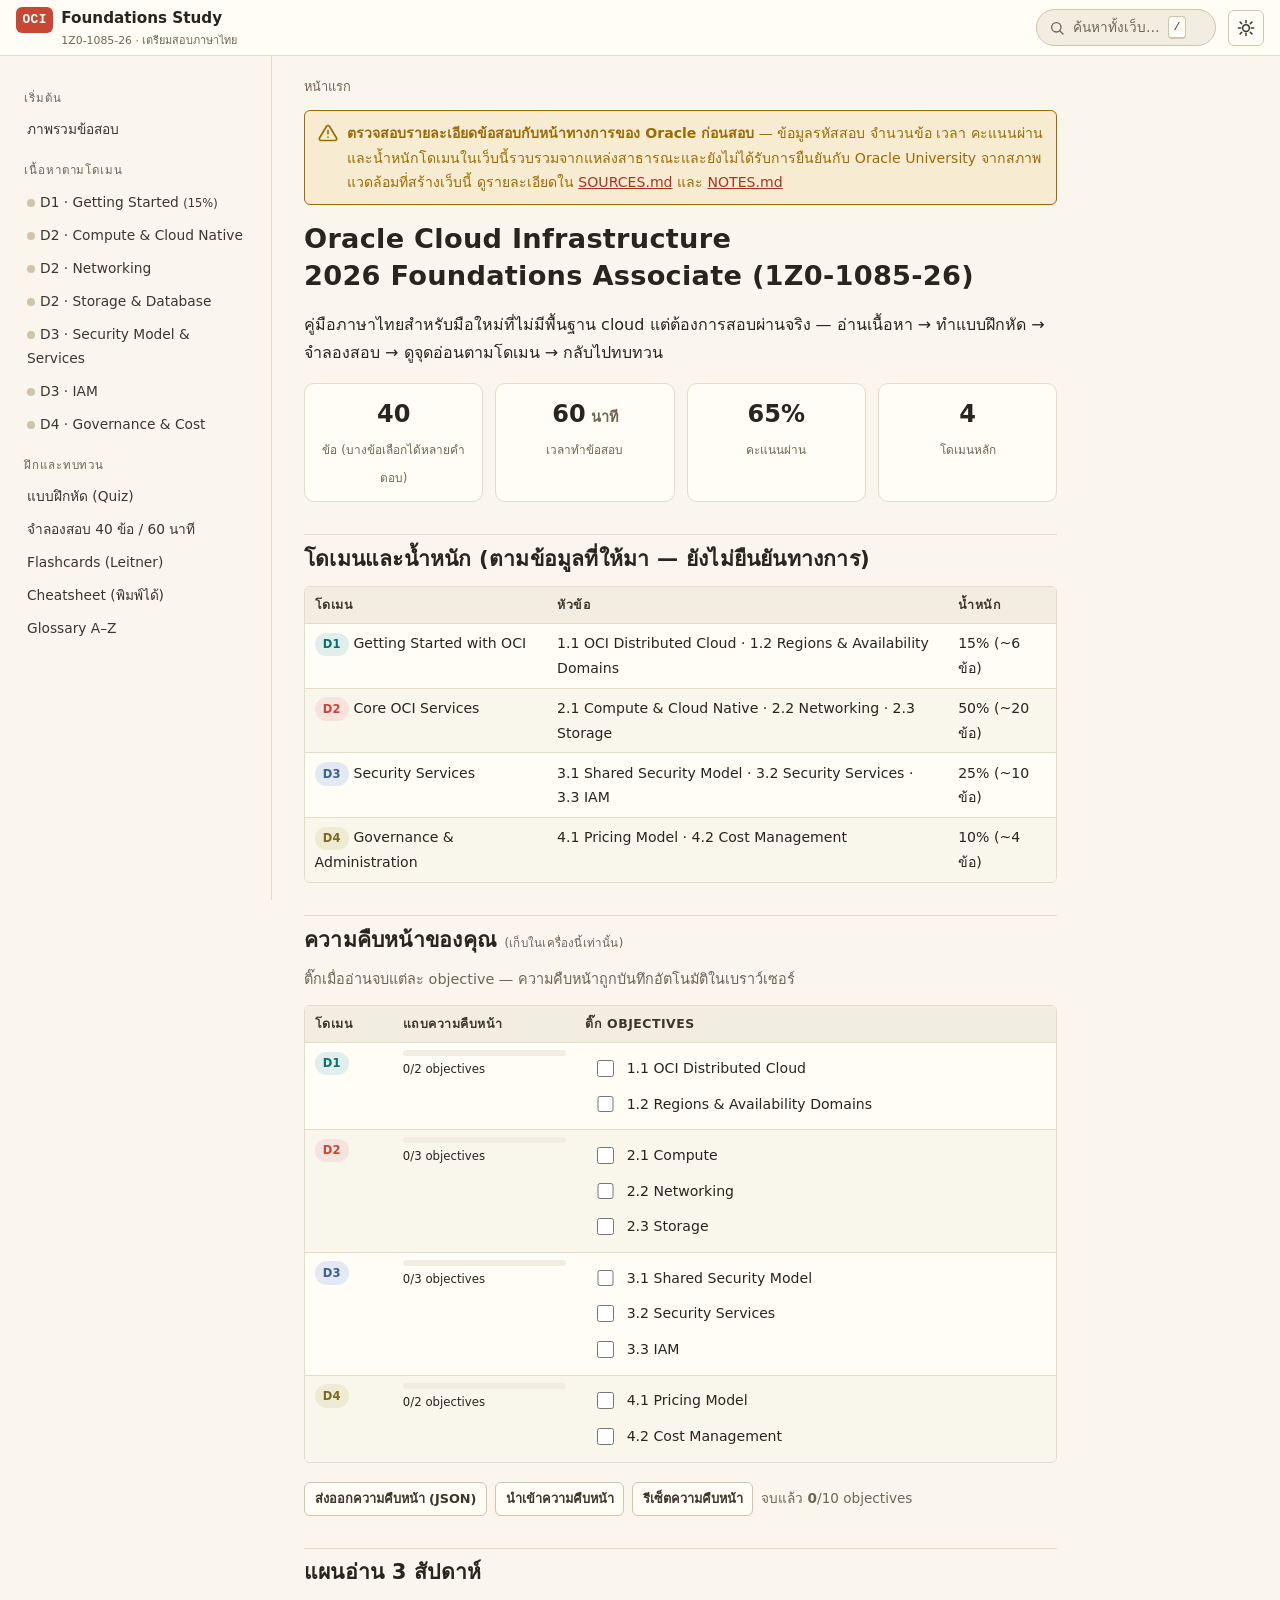
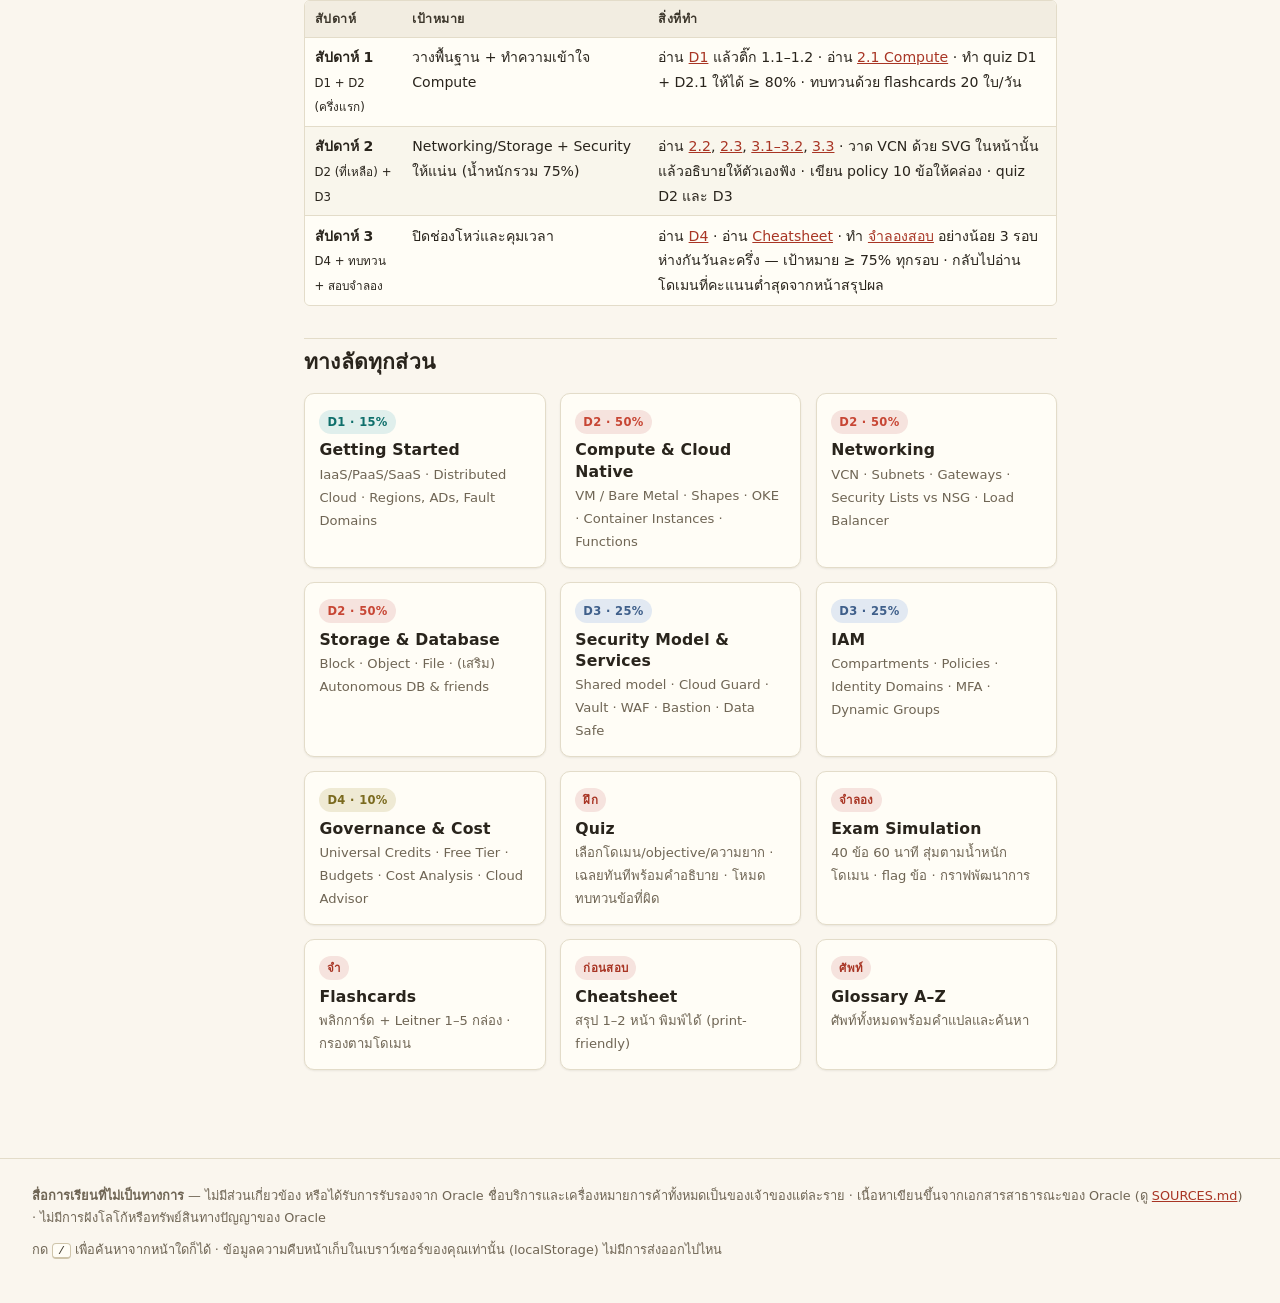
==== index.html @ 4f2883f3 "feat: foundation — design system, shared layout, index with progress tracking" ====
<!doctype html>
<html lang="th">
<head>
<meta charset="utf-8">
<meta name="viewport" content="width=device-width, initial-scale=1">
<title>OCI Foundations Study — 1Z0-1085-26 (1Z0-1085) | เตรียมสอบภาษาไทย</title>
<meta name="description" content="คู่มือเตรียมสอบ Oracle Cloud Infrastructure 2026 Foundations Associate (1Z0-1085-26) ภาษาไทย ครบวงจร: อ่านเนื้อหา ทำแบบฝึกหัด จำลองสอบ ดูจุดอ่อนตามโดเมน">
<link rel="stylesheet" href="assets/css/style.css">
</head>
<body>
<header class="topbar">
  <button class="icon-btn menu-btn" data-drawer-toggle aria-label="เปิด/ปิดสารบัญ">
    <svg width="18" height="18" viewBox="0 0 24 24" fill="none" stroke="currentColor" stroke-width="2" stroke-linecap="round" aria-hidden="true"><line x1="4" y1="7" x2="20" y2="7"/><line x1="4" y1="12" x2="20" y2="12"/><line x1="4" y1="17" x2="20" y2="17"/></svg>
  </button>
  <a class="brand" href="index.html"><span class="brand-mark">OCI</span><span class="brand-name">Foundations Study<small>1Z0-1085-26 · เตรียมสอบภาษาไทย</small></span></a>
  <button class="search-btn" data-search-open aria-label="เปิดค้นหา">
    <svg width="16" height="16" viewBox="0 0 24 24" fill="none" stroke="currentColor" stroke-width="2" stroke-linecap="round" aria-hidden="true"><circle cx="11" cy="11" r="7"/><line x1="21" y1="21" x2="16.5" y2="16.5"/></svg>
    <span class="search-label">ค้นหาทั้งเว็บ…</span><kbd>/</kbd>
  </button>
  <button class="icon-btn" data-theme-toggle aria-label="สลับโหมดสว่าง/มืด/ตามระบบ">
    <svg width="18" height="18" viewBox="0 0 24 24" fill="none" stroke="currentColor" stroke-width="2" stroke-linecap="round" stroke-linejoin="round" aria-hidden="true"><circle cx="12" cy="12" r="4.5"/><path d="M12 2v3M12 19v3M2 12h3M19 12h3M4.2 4.2l2.1 2.1M17.7 17.7l2.1 2.1M4.2 19.8l2.1-2.1M17.7 6.3l2.1-2.1"/></svg>
  </button>
</header>
<div class="drawer-backdrop" aria-hidden="true"></div>

<div class="layout">
<aside class="sidebar" aria-label="สารบัญเว็บไซต์">
  <nav>
    <div class="toc-title">เริ่มต้น</div>
    <ol>
      <li><a href="index.html" aria-current="page">ภาพรวมข้อสอบ</a></li>
    </ol>
    <div class="toc-title">เนื้อหาตามโดเมน</div>
    <ol>
      <li><a href="d1-getting-started.html" data-objective-link="1.1"><span class="obj-dot"></span>D1 · Getting Started <small>(15%)</small></a></li>
      <li><a href="d2a-compute-cloud-native.html" data-objective-link="2.1"><span class="obj-dot"></span>D2 · Compute &amp; Cloud Native</a></li>
      <li><a href="d2b-networking.html" data-objective-link="2.2"><span class="obj-dot"></span>D2 · Networking</a></li>
      <li><a href="d2c-storage-database.html" data-objective-link="2.3"><span class="obj-dot"></span>D2 · Storage &amp; Database</a></li>
      <li><a href="d3a-shared-security-services.html" data-objective-link="3.2"><span class="obj-dot"></span>D3 · Security Model &amp; Services</a></li>
      <li><a href="d3b-iam.html" data-objective-link="3.3"><span class="obj-dot"></span>D3 · IAM</a></li>
      <li><a href="d4-governance-cost.html" data-objective-link="4.1"><span class="obj-dot"></span>D4 · Governance &amp; Cost</a></li>
    </ol>
    <div class="toc-title">ฝึกและทบทวน</div>
    <ol>
      <li><a href="quiz.html">แบบฝึกหัด (Quiz)</a></li>
      <li><a href="exam.html">จำลองสอบ 40 ข้อ / 60 นาที</a></li>
      <li><a href="flashcards.html">Flashcards (Leitner)</a></li>
      <li><a href="cheatsheet.html">Cheatsheet (พิมพ์ได้)</a></li>
      <li><a href="glossary.html">Glossary A–Z</a></li>
    </ol>
  </nav>
</aside>

<main class="content">
  <article class="article">
    <nav class="breadcrumb" aria-label="breadcrumb">หน้าแรก</nav>

    <div class="banner-warn" role="alert">
      <svg width="20" height="20" viewBox="0 0 24 24" fill="none" stroke="currentColor" stroke-width="2" stroke-linecap="round" aria-hidden="true" style="flex:0 0 auto;margin-top:.1rem"><path d="M10.3 3.9 1.8 18a2 2 0 0 0 1.7 3h17a2 2 0 0 0 1.7-3L13.7 3.9a2 2 0 0 0-3.4 0z"/><line x1="12" y1="9" x2="12" y2="13"/><line x1="12" y1="17" x2="12.01" y2="17"/></svg>
      <span><strong>ตรวจสอบรายละเอียดข้อสอบกับหน้าทางการของ Oracle ก่อนสอบ</strong> — ข้อมูลรหัสสอบ จำนวนข้อ เวลา คะแนนผ่าน และน้ำหนักโดเมนในเว็บนี้รวบรวมจากแหล่งสาธารณะและยังไม่ได้รับการยืนยันกับ Oracle University จากสภาพแวดล้อมที่สร้างเว็บนี้ ดูรายละเอียดใน <a href="SOURCES.md">SOURCES.md</a> และ <a href="NOTES.md">NOTES.md</a></span>
    </div>

    <h1>Oracle Cloud Infrastructure <br>2026 Foundations Associate (1Z0-1085-26)</h1>
    <p>คู่มือภาษาไทยสำหรับมือใหม่ที่ไม่มีพื้นฐาน cloud แต่ต้องการสอบผ่านจริง — อ่านเนื้อหา → ทำแบบฝึกหัด → จำลองสอบ → ดูจุดอ่อนตามโดเมน → กลับไปทบทวน</p>

    <div class="stat-row" aria-label="ข้อมูลข้อสอบ">
      <div class="stat"><b>40</b><span>ข้อ (บางข้อเลือกได้หลายคำตอบ)</span></div>
      <div class="stat"><b>60<span style="font-size:.6em"> นาที</span></b><span>เวลาทำข้อสอบ</span></div>
      <div class="stat"><b>65%</b><span>คะแนนผ่าน</span></div>
      <div class="stat"><b>4</b><span>โดเมนหลัก</span></div>
    </div>

    <h2 id="domains">โดเมนและน้ำหนัก (ตามข้อมูลที่ให้มา — ยังไม่ยืนยันทางการ)</h2>
    <div class="table-wrap">
      <table>
        <thead><tr><th>โดเมน</th><th>หัวข้อ</th><th>น้ำหนัก</th></tr></thead>
        <tbody>
          <tr><td><span class="badge badge-d1">D1</span> Getting Started with OCI</td><td>1.1 OCI Distributed Cloud · 1.2 Regions &amp; Availability Domains</td><td>15% (~6 ข้อ)</td></tr>
          <tr><td><span class="badge badge-d2">D2</span> Core OCI Services</td><td>2.1 Compute &amp; Cloud Native · 2.2 Networking · 2.3 Storage</td><td>50% (~20 ข้อ)</td></tr>
          <tr><td><span class="badge badge-d3">D3</span> Security Services</td><td>3.1 Shared Security Model · 3.2 Security Services · 3.3 IAM</td><td>25% (~10 ข้อ)</td></tr>
          <tr><td><span class="badge badge-d4">D4</span> Governance &amp; Administration</td><td>4.1 Pricing Model · 4.2 Cost Management</td><td>10% (~4 ข้อ)</td></tr>
        </tbody>
      </table>
    </div>

    <h2 id="progress">ความคืบหน้าของคุณ <span style="font-size:.55em;color:var(--muted);font-weight:400">(เก็บในเครื่องนี้เท่านั้น)</span></h2>
    <p style="margin:.2rem 0 .6rem;font-size:.9rem;color:var(--muted)">ติ๊กเมื่ออ่านจบแต่ละ objective — ความคืบหน้าถูกบันทึกอัตโนมัติในเบราว์เซอร์</p>

    <div class="table-wrap" aria-label="ความคืบหน้าตามโดเมน">
      <table>
        <thead><tr><th>โดเมน</th><th>แถบความคืบหน้า</th><th>ติ๊ก objectives</th></tr></thead>
        <tbody>
          <tr data-progress-block>
            <td><span class="badge badge-d1">D1</span></td>
            <td><div class="domain-strip strip-d1" aria-hidden="true"><span data-progress-for="1" data-total="2"></span></div><small data-progress-label>0/2 objectives</small></td>
            <td>
              <label class="objective-check"><input type="checkbox" data-objective-id="1.1"> 1.1 OCI Distributed Cloud</label>
              <label class="objective-check"><input type="checkbox" data-objective-id="1.2"> 1.2 Regions &amp; Availability Domains</label>
            </td>
          </tr>
          <tr data-progress-block>
            <td><span class="badge badge-d2">D2</span></td>
            <td><div class="domain-strip strip-d2" aria-hidden="true"><span data-progress-for="2" data-total="3"></span></div><small data-progress-label>0/3 objectives</small></td>
            <td>
              <label class="objective-check"><input type="checkbox" data-objective-id="2.1"> 2.1 Compute</label>
              <label class="objective-check"><input type="checkbox" data-objective-id="2.2"> 2.2 Networking</label>
              <label class="objective-check"><input type="checkbox" data-objective-id="2.3"> 2.3 Storage</label>
            </td>
          </tr>
          <tr data-progress-block>
            <td><span class="badge badge-d3">D3</span></td>
            <td><div class="domain-strip strip-d3" aria-hidden="true"><span data-progress-for="3" data-total="3"></span></div><small data-progress-label>0/3 objectives</small></td>
            <td>
              <label class="objective-check"><input type="checkbox" data-objective-id="3.1"> 3.1 Shared Security Model</label>
              <label class="objective-check"><input type="checkbox" data-objective-id="3.2"> 3.2 Security Services</label>
              <label class="objective-check"><input type="checkbox" data-objective-id="3.3"> 3.3 IAM</label>
            </td>
          </tr>
          <tr data-progress-block>
            <td><span class="badge badge-d4">D4</span></td>
            <td><div class="domain-strip strip-d4" aria-hidden="true"><span data-progress-for="4" data-total="2"></span></div><small data-progress-label>0/2 objectives</small></td>
            <td>
              <label class="objective-check"><input type="checkbox" data-objective-id="4.1"> 4.1 Pricing Model</label>
              <label class="objective-check"><input type="checkbox" data-objective-id="4.2"> 4.2 Cost Management</label>
            </td>
          </tr>
        </tbody>
      </table>
    </div>

    <div class="no-print" style="display:flex;gap:.5rem;flex-wrap:wrap;margin:.5rem 0 1.5rem">
      <button class="btn btn-sm" id="export-progress" type="button">ส่งออกความคืบหน้า (JSON)</button>
      <button class="btn btn-sm" id="import-progress-trigger" type="button">นำเข้าความคืบหน้า</button>
      <input type="file" id="import-progress-file" accept="application/json,.json" hidden>
      <button class="btn btn-sm" id="reset-progress" type="button">รีเซ็ตความคืบหน้า</button>
      <span style="align-self:center;font-size:.85rem;color:var(--muted)">จบแล้ว <b data-progress-total>0</b>/10 objectives</span>
    </div>

    <h2 id="study-plan">แผนอ่าน 3 สัปดาห์</h2>
    <div class="table-wrap">
      <table>
        <thead><tr><th>สัปดาห์</th><th>เป้าหมาย</th><th>สิ่งที่ทำ</th></tr></thead>
        <tbody>
          <tr>
            <td><b>สัปดาห์ 1</b><br><small>D1 + D2 (ครึ่งแรก)</small></td>
            <td>วางพื้นฐาน + ทำความเข้าใจ Compute</td>
            <td>อ่าน <a href="d1-getting-started.html">D1</a> แล้วติ๊ก 1.1–1.2 · อ่าน <a href="d2a-compute-cloud-native.html">2.1 Compute</a> · ทำ quiz D1 + D2.1 ให้ได้ ≥ 80% · ทบทวนด้วย flashcards 20 ใบ/วัน</td>
          </tr>
          <tr>
            <td><b>สัปดาห์ 2</b><br><small>D2 (ที่เหลือ) + D3</small></td>
            <td>Networking/Storage + Security ให้แน่น (น้ำหนักรวม 75%)</td>
            <td>อ่าน <a href="d2b-networking.html">2.2</a>, <a href="d2c-storage-database.html">2.3</a>, <a href="d3a-shared-security-services.html">3.1–3.2</a>, <a href="d3b-iam.html">3.3</a> · วาด VCN ด้วย SVG ในหน้านั้นแล้วอธิบายให้ตัวเองฟัง · เขียน policy 10 ข้อให้คล่อง · quiz D2 และ D3</td>
          </tr>
          <tr>
            <td><b>สัปดาห์ 3</b><br><small>D4 + ทบทวน + สอบจำลอง</small></td>
            <td>ปิดช่องโหว่และคุมเวลา</td>
            <td>อ่าน <a href="d4-governance-cost.html">D4</a> · อ่าน <a href="cheatsheet.html">Cheatsheet</a> · ทำ <a href="exam.html">จำลองสอบ</a> อย่างน้อย 3 รอบ ห่างกันวันละครึ่ง — เป้าหมาย ≥ 75% ทุกรอบ · กลับไปอ่านโดเมนที่คะแนนต่ำสุดจากหน้าสรุปผล</td>
          </tr>
        </tbody>
      </table>
    </div>

    <h2 id="shortcuts">ทางลัดทุกส่วน</h2>
    <div class="card-grid">
      <a class="card" href="d1-getting-started.html"><span class="badge badge-d1">D1 · 15%</span><h3>Getting Started</h3><p>IaaS/PaaS/SaaS · Distributed Cloud · Regions, ADs, Fault Domains</p></a>
      <a class="card" href="d2a-compute-cloud-native.html"><span class="badge badge-d2">D2 · 50%</span><h3>Compute &amp; Cloud Native</h3><p>VM / Bare Metal · Shapes · OKE · Container Instances · Functions</p></a>
      <a class="card" href="d2b-networking.html"><span class="badge badge-d2">D2 · 50%</span><h3>Networking</h3><p>VCN · Subnets · Gateways · Security Lists vs NSG · Load Balancer</p></a>
      <a class="card" href="d2c-storage-database.html"><span class="badge badge-d2">D2 · 50%</span><h3>Storage &amp; Database</h3><p>Block · Object · File · (เสริม) Autonomous DB &amp; friends</p></a>
      <a class="card" href="d3a-shared-security-services.html"><span class="badge badge-d3">D3 · 25%</span><h3>Security Model &amp; Services</h3><p>Shared model · Cloud Guard · Vault · WAF · Bastion · Data Safe</p></a>
      <a class="card" href="d3b-iam.html"><span class="badge badge-d3">D3 · 25%</span><h3>IAM</h3><p>Compartments · Policies · Identity Domains · MFA · Dynamic Groups</p></a>
      <a class="card" href="d4-governance-cost.html"><span class="badge badge-d4">D4 · 10%</span><h3>Governance &amp; Cost</h3><p>Universal Credits · Free Tier · Budgets · Cost Analysis · Cloud Advisor</p></a>
      <a class="card" href="quiz.html"><span class="badge" style="background:var(--accent-soft);color:var(--accent-strong)">ฝึก</span><h3>Quiz</h3><p>เลือกโดเมน/objective/ความยาก · เฉลยทันทีพร้อมคำอธิบาย · โหมดทบทวนข้อที่ผิด</p></a>
      <a class="card" href="exam.html"><span class="badge" style="background:var(--accent-soft);color:var(--accent-strong)">จำลอง</span><h3>Exam Simulation</h3><p>40 ข้อ 60 นาที สุ่มตามน้ำหนักโดเมน · flag ข้อ · กราฟพัฒนาการ</p></a>
      <a class="card" href="flashcards.html"><span class="badge" style="background:var(--accent-soft);color:var(--accent-strong)">จำ</span><h3>Flashcards</h3><p>พลิกการ์ด + Leitner 1–5 กล่อง · กรองตามโดเมน</p></a>
      <a class="card" href="cheatsheet.html"><span class="badge" style="background:var(--accent-soft);color:var(--accent-strong)">ก่อนสอบ</span><h3>Cheatsheet</h3><p>สรุป 1–2 หน้า พิมพ์ได้ (print-friendly)</p></a>
      <a class="card" href="glossary.html"><span class="badge" style="background:var(--accent-soft);color:var(--accent-strong)">ศัพท์</span><h3>Glossary A–Z</h3><p>ศัพท์ทั้งหมดพร้อมคำแปลและค้นหา</p></a>
    </div>
  </article>
</main>
</div>

<footer class="footer">
  <p><strong>สื่อการเรียนที่ไม่เป็นทางการ</strong> — ไม่มีส่วนเกี่ยวข้อง หรือได้รับการรับรองจาก Oracle ชื่อบริการและเครื่องหมายการค้าทั้งหมดเป็นของเจ้าของแต่ละราย · เนื้อหาเขียนขึ้นจากเอกสารสาธารณะของ Oracle (ดู <a href="SOURCES.md">SOURCES.md</a>) · ไม่มีการฝังโลโก้หรือทรัพย์สินทางปัญญาของ Oracle</p>
  <p>กด <kbd class="kbd">/</kbd> เพื่อค้นหาจากหน้าใดก็ได้ · ข้อมูลความคืบหน้าเก็บในเบราว์เซอร์ของคุณเท่านั้น (localStorage) ไม่มีการส่งออกไปไหน</p>
</footer>

<div class="search-overlay" id="search-overlay" role="dialog" aria-modal="true" aria-label="ค้นหาทั้งเว็บ">
  <div class="search-panel">
    <input type="search" placeholder="ค้นหาหัวข้อ บริการ หรือศัพท์… (กด Esc เพื่อปิด)" aria-label="คำค้นหา" autocomplete="off">
    <div class="search-results" role="listbox" aria-label="ผลการค้นหา"></div>
  </div>
</div>

<script src="assets/js/search-index.js"></script>
<script src="assets/js/app.js"></script>
</body>
</html>
---- assets/css/style.css ----
/* ============================================================
   OCI Foundations Study — design system
   คู่มือเทคนิคที่ออกแบบมาดี: อ่านสบาย โทนอุ่นเป็นกลาง accent Oracle red
   ============================================================ */

:root {
  /* neutrals — warm paper */
  --bg: #faf6ee;
  --surface: #fffdf6;
  --surface-2: #f2ede1;
  --ink: #29241c;
  --ink-soft: #3c362b;
  --muted: #6f6554;
  --border: #e3dcc9;
  --border-strong: #cfc5ab;

  /* accent — Oracle red, ใช้อย่างประหยัด */
  --accent: #c74634;
  --accent-strong: #a83524;
  --accent-soft: #f6e3de;

  /* domain colors — ใช้ซ้ำทั้งเว็บ (bar, badge, graph) */
  --d1: #0f6f6b;
  --d1-soft: #e0efec;
  --d2: #c74634;
  --d2-soft: #f6e3de;
  --d3: #3f5f8a;
  --d3-soft: #e2e9f2;
  --d4: #7a6a1f;
  --d4-soft: #efead4;

  /* semantic */
  --ok: #1e7a3c;
  --ok-soft: #e2f0e5;
  --warn: #9a6b00;
  --warn-soft: #f7ecd2;
  --tip: #115e75;
  --tip-soft: #e0eef3;

  --radius: 10px;
  --radius-s: 6px;
  --shadow: 0 1px 2px rgba(41, 36, 28, .08);
  --content-w: 74ch;
  --sidebar-w: 272px;
  --header-h: 56px;

  --font-body: "Sarabun", "Noto Sans Thai", "Leelawadee UI", "Tahoma", system-ui, -apple-system, "Segoe UI", sans-serif;
  --font-mono: "Cascadia Code", "JetBrains Mono", "Consolas", monospace;
}

html[data-theme="dark"] {
  --bg: #1b1814;
  --surface: #23201a;
  --surface-2: #2b2720;
  --ink: #ece5d6;
  --ink-soft: #d4cbbb;
  --muted: #a79c8b;
  --border: #38332a;
  --border-strong: #4d463a;

  --accent: #e2684f;
  --accent-strong: #ee8b74;
  --accent-soft: #3a2521;

  --d1: #4db3ac;
  --d1-soft: #1d3230;
  --d2: #e2684f;
  --d2-soft: #3a2521;
  --d3: #84a3cc;
  --d3-soft: #222c3a;
  --d4: #c4b458;
  --d4-soft: #332f1c;

  --ok: #58bd7d;
  --ok-soft: #1f3325;
  --warn: #d9b45a;
  --warn-soft: #332c18;
  --tip: #6fc3d8;
  --tip-soft: #1b2d33;

  --shadow: 0 1px 2px rgba(0, 0, 0, .4);
}

@media (prefers-color-scheme: dark) {
  html:not([data-theme="light"]) {
    --bg: #1b1814;
    --surface: #23201a;
    --surface-2: #2b2720;
    --ink: #ece5d6;
    --ink-soft: #d4cbbb;
    --muted: #a79c8b;
    --border: #38332a;
    --border-strong: #4d463a;
    --accent: #e2684f;
    --accent-strong: #ee8b74;
    --accent-soft: #3a2521;
    --d1: #4db3ac; --d1-soft: #1d3230;
    --d2: #e2684f; --d2-soft: #3a2521;
    --d3: #84a3cc; --d3-soft: #222c3a;
    --d4: #c4b458; --d4-soft: #332f1c;
    --ok: #58bd7d; --ok-soft: #1f3325;
    --warn: #d9b45a; --warn-soft: #332c18;
    --tip: #6fc3d8; --tip-soft: #1b2d33;
    --shadow: 0 1px 2px rgba(0, 0, 0, .4);
  }
}

*, *::before, *::after { box-sizing: border-box; }

html { scroll-behavior: smooth; }

@media (prefers-reduced-motion: reduce) {
  html { scroll-behavior: auto; }
  *, *::before, *::after { transition: none !important; animation: none !important; }
}

body {
  margin: 0;
  font-family: var(--font-body);
  background: var(--bg);
  color: var(--ink);
  line-height: 1.75;
  font-size: 16px;
  -webkit-font-smoothing: antialiased;
}

:focus-visible {
  outline: 3px solid var(--accent);
  outline-offset: 2px;
  border-radius: 2px;
}

/* ---------- top header ---------- */
.topbar {
  position: sticky;
  top: 0;
  z-index: 40;
  height: var(--header-h);
  display: flex;
  align-items: center;
  gap: .75rem;
  padding: 0 1rem;
  background: var(--surface);
  border-bottom: 1px solid var(--border);
}
.brand {
  display: flex;
  align-items: baseline;
  gap: .5rem;
  text-decoration: none;
  color: var(--ink);
  white-space: nowrap;
}
.brand-mark {
  font-family: var(--font-mono);
  font-weight: 700;
  color: #fff;
  background: var(--accent);
  border-radius: var(--radius-s);
  padding: .1rem .4rem;
  font-size: .8rem;
  letter-spacing: .04em;
}
.brand-name { font-weight: 700; font-size: .95rem; }
.brand-name small { display: block; font-weight: 400; color: var(--muted); font-size: .68rem; }

.search-btn {
  margin-left: auto;
  display: inline-flex;
  align-items: center;
  gap: .5rem;
  min-width: 180px;
  padding: .35rem .75rem;
  border: 1px solid var(--border-strong);
  background: var(--surface-2);
  color: var(--muted);
  border-radius: 999px;
  cursor: pointer;
  font: inherit;
  font-size: .85rem;
}
.search-btn kbd, .kbd {
  font-family: var(--font-mono);
  font-size: .72rem;
  border: 1px solid var(--border-strong);
  border-bottom-width: 2px;
  border-radius: 4px;
  padding: 0 .3rem;
  background: var(--surface);
  color: var(--ink-soft);
}
.icon-btn {
  display: inline-flex;
  align-items: center;
  justify-content: center;
  width: 36px; height: 36px;
  border: 1px solid var(--border-strong);
  background: var(--surface);
  color: var(--ink-soft);
  border-radius: var(--radius-s);
  cursor: pointer;
}
.icon-btn:hover { color: var(--accent-strong); border-color: var(--accent); }
.menu-btn { display: none; }

/* ---------- layout ---------- */
.layout {
  display: grid;
  grid-template-columns: var(--sidebar-w) minmax(0, 1fr);
  max-width: 1280px;
  margin: 0 auto;
}

.sidebar {
  position: sticky;
  top: var(--header-h);
  align-self: start;
  height: calc(100vh - var(--header-h));
  overflow-y: auto;
  padding: 1.1rem .75rem 2rem 1rem;
  border-right: 1px solid var(--border);
  font-size: .86rem;
}
.sidebar nav ol { list-style: none; margin: 0; padding: 0; }
.sidebar .toc-title {
  font-size: .72rem;
  letter-spacing: .08em;
  text-transform: uppercase;
  color: var(--muted);
  margin: .9rem .5rem .3rem;
}
.sidebar a {
  display: block;
  padding: .28rem .5rem;
  border-radius: var(--radius-s);
  color: var(--ink-soft);
  text-decoration: none;
  border-left: 3px solid transparent;
}
.sidebar a:hover { background: var(--surface-2); color: var(--ink); }
.sidebar a.active {
  background: var(--accent-soft);
  color: var(--accent-strong);
  border-left-color: var(--accent);
  font-weight: 600;
}
.sidebar a .obj-dot {
  display: inline-block;
  width: .55em; height: .55em;
  border-radius: 50%;
  background: var(--border-strong);
  margin-right: .4em;
}
.sidebar a.done .obj-dot { background: var(--ok); }

.drawer-backdrop {
  display: none;
  position: fixed; inset: 0;
  background: rgba(20, 16, 12, .45);
  z-index: 45;
}

.content {
  padding: 1.25rem 2rem 4rem;
  min-width: 0;
}
.article { max-width: var(--content-w); }

/* ---------- breadcrumb & prev/next ---------- */
.breadcrumb {
  font-size: .8rem;
  color: var(--muted);
  margin-bottom: .75rem;
}
.breadcrumb a { color: inherit; }
.prevnext {
  display: flex;
  justify-content: space-between;
  gap: 1rem;
  margin-top: 2.5rem;
  border-top: 1px solid var(--border);
  padding-top: 1.25rem;
}
.prevnext a {
  text-decoration: none;
  border: 1px solid var(--border-strong);
  border-radius: var(--radius);
  padding: .6rem .9rem;
  max-width: 48%;
  color: var(--ink-soft);
  background: var(--surface);
}
.prevnext a:hover { border-color: var(--accent); color: var(--accent-strong); }
.prevnext small { display: block; font-size: .7rem; color: var(--muted); }

/* ---------- typography ---------- */
h1, h2, h3, h4 { line-height: 1.35; letter-spacing: .01em; }
h1 { font-size: 1.7rem; margin: .25rem 0 1rem; }
h2 {
  font-size: 1.32rem;
  margin: 2rem 0 .8rem;
  padding-top: .6rem;
  border-top: 1px solid var(--border);
}
h3 { font-size: 1.06rem; margin: 1.4rem 0 .5rem; color: var(--ink-soft); }
p { margin: .6rem 0; }
code, .mono {
  font-family: var(--font-mono);
  font-size: .88em;
  background: var(--surface-2);
  border: 1px solid var(--border);
  border-radius: 4px;
  padding: .05em .3em;
}
pre {
  background: var(--surface-2);
  border: 1px solid var(--border);
  border-radius: var(--radius-s);
  padding: .75rem 1rem;
  overflow-x: auto;
  font-size: .82rem;
  line-height: 1.55;
}
pre code { background: none; border: none; padding: 0; }
a { color: var(--accent-strong); }
html[data-theme="dark"] a { color: var(--accent-strong); }
@media (prefers-color-scheme: dark) { html:not([data-theme="light"]) a { color: var(--accent-strong); } }

/* ---------- domain badges ---------- */
.badge {
  display: inline-flex;
  align-items: center;
  gap: .4em;
  font-size: .72rem;
  font-weight: 700;
  border-radius: 999px;
  padding: .15em .7em;
  letter-spacing: .03em;
  white-space: nowrap;
}
.badge-d1 { background: var(--d1-soft); color: var(--d1); }
.badge-d2 { background: var(--d2-soft); color: var(--d2); }
.badge-d3 { background: var(--d3-soft); color: var(--d3); }
.badge-d4 { background: var(--d4-soft); color: var(--d4); }

.domain-strip {
  height: 6px;
  border-radius: 999px;
  background: var(--surface-2);
  overflow: hidden;
}
.domain-strip > span { display: block; height: 100%; }
.strip-d1 > span { background: var(--d1); }
.strip-d2 > span { background: var(--d2); }
.strip-d3 > span { background: var(--d3); }
.strip-d4 > span { background: var(--d4); }

/* ---------- callouts ---------- */
.callout {
  border: 1px solid var(--border-strong);
  border-left: 5px solid var(--muted);
  background: var(--surface);
  border-radius: var(--radius-s);
  padding: .65rem .9rem;
  margin: .9rem 0;
  box-shadow: var(--shadow);
}
.callout-title {
  display: inline-flex;
  align-items: center;
  gap: .4em;
  font-size: .74rem;
  font-weight: 800;
  letter-spacing: .07em;
  text-transform: uppercase;
  margin-bottom: .15rem;
}
.callout-exam { border-left-color: var(--accent); background: var(--accent-soft); }
.callout-exam .callout-title { color: var(--accent-strong); }
.callout-trap { border-left-color: var(--warn); background: var(--warn-soft); }
.callout-trap .callout-title { color: var(--warn); }
.callout-tip { border-left-color: var(--tip); background: var(--tip-soft); }
.callout-tip .callout-title { color: var(--tip); }
.callout-extra { border-left-color: var(--muted); background: var(--surface-2); }
.callout-extra .callout-title { color: var(--muted); }
.callout-scenario { border-left-color: var(--d3); background: var(--d3-soft); }
.callout-scenario .callout-title { color: var(--d3); }

/* ---------- tables ---------- */
.table-wrap { overflow-x: auto; margin: .8rem 0 1.2rem; border-radius: var(--radius-s); border: 1px solid var(--border); }
table { border-collapse: collapse; width: 100%; font-size: .88rem; background: var(--surface); }
th, td { text-align: left; padding: .45rem .6rem; border-bottom: 1px solid var(--border); vertical-align: top; }
thead th {
  background: var(--surface-2);
  font-size: .78rem;
  letter-spacing: .04em;
  text-transform: uppercase;
  color: var(--ink-soft);
  position: sticky;
  top: 0;
}
tbody tr:nth-child(even) { background: color-mix(in srgb, var(--surface-2) 45%, transparent); }
tr:last-child td { border-bottom: none; }

/* ---------- check yourself (toggle) ---------- */
.check-item {
  border: 1px solid var(--border);
  border-radius: var(--radius-s);
  background: var(--surface);
  margin: .5rem 0;
}
.check-q {
  display: flex;
  justify-content: space-between;
  align-items: center;
  gap: .75rem;
  width: 100%;
  text-align: left;
  background: none;
  border: none;
  font: inherit;
  color: inherit;
  padding: .6rem .8rem;
  cursor: pointer;
}
.check-a {
  display: none;
  border-top: 1px dashed var(--border-strong);
  padding: .55rem .8rem;
  color: var(--ink-soft);
  font-size: .94rem;
}
.check-item.open .check-a { display: block; }
.check-toggle-hint { font-size: .72rem; color: var(--muted); white-space: nowrap; }

/* ---------- buttons ---------- */
.btn {
  display: inline-flex;
  align-items: center;
  gap: .5em;
  font: inherit;
  font-size: .9rem;
  font-weight: 600;
  border-radius: var(--radius-s);
  border: 1px solid var(--border-strong);
  background: var(--surface);
  color: var(--ink-soft);
  padding: .45rem 1rem;
  cursor: pointer;
  text-decoration: none;
}
.btn:hover { border-color: var(--accent); color: var(--accent-strong); }
.btn-primary {
  background: var(--accent);
  border-color: var(--accent);
  color: #fff;
}
.btn-primary:hover { background: var(--accent-strong); border-color: var(--accent-strong); color: #fff; }
.btn-ghost { background: transparent; border-color: transparent; color: var(--muted); }
.btn-sm { font-size: .8rem; padding: .3rem .6rem; }

/* ---------- progress ---------- */
.progress {
  background: var(--surface-2);
  border-radius: 999px;
  overflow: hidden;
  height: 10px;
}
.progress > span {
  display: block;
  height: 100%;
  background: var(--accent);
  width: 0%;
  transition: width .4s ease;
}
.objective-check {
  display: flex;
  align-items: center;
  gap: .6rem;
  padding: .35rem .5rem;
  border-radius: var(--radius-s);
}
.objective-check:hover { background: var(--surface-2); }
.objective-check input { width: 1.05rem; height: 1.05rem; accent-color: var(--accent); }

/* ---------- home cards ---------- */
.card-grid {
  display: grid;
  grid-template-columns: repeat(auto-fill, minmax(230px, 1fr));
  gap: .9rem;
  margin: 1rem 0 1.5rem;
}
.card {
  border: 1px solid var(--border);
  background: var(--surface);
  border-radius: var(--radius);
  padding: .8rem .9rem;
  text-decoration: none;
  color: var(--ink-soft);
  box-shadow: var(--shadow);
  transition: transform .15s ease, border-color .15s ease;
}
.card:hover { transform: translateY(-2px); border-color: var(--accent); }
.card h3 { margin: .3rem 0 .2rem; color: var(--ink); font-size: .98rem; }
.card p { margin: 0; font-size: .82rem; color: var(--muted); }

.stat-row {
  display: grid;
  grid-template-columns: repeat(auto-fit, minmax(130px, 1fr));
  gap: .75rem;
  margin: 1rem 0;
}
.stat {
  border: 1px solid var(--border);
  background: var(--surface);
  border-radius: var(--radius);
  padding: .6rem .8rem;
  text-align: center;
}
.stat b { display: block; font-size: 1.5rem; font-variant-numeric: tabular-nums; }
.stat span { font-size: .74rem; color: var(--muted); }

/* ---------- banner (unverified blueprint) ---------- */
.banner-warn {
  display: flex;
  gap: .6rem;
  align-items: flex-start;
  border: 1px solid var(--warn);
  background: var(--warn-soft);
  color: var(--warn);
  border-radius: var(--radius-s);
  padding: .6rem .8rem;
  font-size: .88rem;
  margin: .75rem 0 1rem;
}

/* ---------- quiz / exam ---------- */
.quiz-shell { max-width: 860px; }
.quiz-option {
  display: flex;
  gap: .6rem;
  align-items: flex-start;
  width: 100%;
  text-align: left;
  font: inherit;
  color: var(--ink-soft);
  background: var(--surface);
  border: 1px solid var(--border-strong);
  border-radius: var(--radius-s);
  padding: .55rem .75rem;
  margin: .35rem 0;
  cursor: pointer;
}
.quiz-option:hover { border-color: var(--accent); }
.quiz-option.selected { border-color: var(--accent); background: var(--accent-soft); }
.quiz-option.correct { border-color: var(--ok); background: var(--ok-soft); }
.quiz-option.wrong { border-color: var(--accent); background: var(--accent-soft); }
.quiz-option:disabled { cursor: default; }
.option-key {
  font-family: var(--font-mono);
  font-weight: 700;
  border: 1px solid currentColor;
  border-radius: 4px;
  width: 1.6em;
  text-align: center;
  flex: 0 0 auto;
}
.quiz-explain {
  border-left: 4px solid var(--ok);
  background: var(--ok-soft);
  border-radius: var(--radius-s);
  padding: .55rem .75rem;
  font-size: .9rem;
  margin-top: .5rem;
}
.quiz-explain.incorrect { border-left-color: var(--accent); background: var(--accent-soft); }
.bookmark-btn { margin-left: auto; }
.timer {
  font-family: var(--font-mono);
  font-size: 1.05rem;
  font-variant-numeric: tabular-nums;
  padding: .15rem .6rem;
  border: 1px solid var(--border-strong);
  border-radius: var(--radius-s);
  background: var(--surface-2);
}
.timer.danger { color: var(--accent-strong); border-color: var(--accent); }
.q-palette { display: flex; flex-wrap: wrap; gap: .3rem; margin: .5rem 0 1rem; }
.q-palette button {
  width: 2.1rem; height: 2.1rem;
  border: 1px solid var(--border-strong);
  border-radius: var(--radius-s);
  background: var(--surface);
  font-family: var(--font-mono);
  font-size: .8rem;
  cursor: pointer;
  color: var(--ink-soft);
}
.q-palette button.answered { border-color: var(--ok); }
.q-palette button.flagged { background: var(--warn-soft); border-color: var(--warn); }
.q-palette button.current { outline: 2px solid var(--accent); }

/* ---------- flashcards ---------- */
.flashcard {
  perspective: 1200px;
  max-width: 560px;
  margin: 1rem auto;
}
.flashcard-inner {
  position: relative;
  min-height: 240px;
  transition: transform .45s ease;
  transform-style: preserve-3d;
}
.flashcard.flipped .flashcard-inner { transform: rotateY(180deg); }
.flashcard-face {
  position: absolute;
  inset: 0;
  backface-visibility: hidden;
  display: flex;
  flex-direction: column;
  justify-content: center;
  gap: .5rem;
  border: 1px solid var(--border-strong);
  border-radius: var(--radius);
  background: var(--surface);
  padding: 1.25rem;
  text-align: center;
  box-shadow: var(--shadow);
}
.flashcard-back { transform: rotateY(180deg); background: var(--surface-2); }
.flashcard-face .fc-label { font-size: .7rem; letter-spacing: .1em; text-transform: uppercase; color: var(--muted); }

/* ---------- search overlay ---------- */
.search-overlay {
  position: fixed;
  inset: 0;
  z-index: 60;
  background: rgba(20, 16, 12, .5);
  display: none;
  padding: 10vh 1rem 2rem;
}
.search-overlay.open { display: block; }
.search-panel {
  max-width: 640px;
  margin: 0 auto;
  background: var(--surface);
  border-radius: var(--radius);
  border: 1px solid var(--border-strong);
  overflow: hidden;
}
.search-panel input {
  width: 100%;
  border: none;
  border-bottom: 1px solid var(--border);
  background: transparent;
  color: var(--ink);
  font: inherit;
  font-size: 1.05rem;
  padding: .8rem 1rem;
  outline: none;
}
.search-results { max-height: 55vh; overflow-y: auto; }
.search-results a {
  display: block;
  padding: .45rem 1rem;
  text-decoration: none;
  color: var(--ink-soft);
  border-bottom: 1px solid var(--border);
}
.search-results a:hover, .search-results a.active { background: var(--accent-soft); }
.search-results small { color: var(--muted); display: block; font-size: .74rem; }

/* ---------- glossary ---------- */
.gloss-letter {
  font-family: var(--font-mono);
  color: var(--accent);
  border-bottom: 2px solid var(--border-strong);
  padding-bottom: .2rem;
  margin-top: 1.4rem;
}
.gloss-item { padding: .4rem 0; border-bottom: 1px dashed var(--border); }
.gloss-item b { color: var(--ink); }

/* ---------- svg diagram ---------- */
.diagram {
  border: 1px solid var(--border);
  border-radius: var(--radius);
  background: var(--surface);
  padding: .75rem;
  margin: 1rem 0;
  overflow-x: auto;
}
.diagram figcaption { font-size: .78rem; color: var(--muted); margin-top: .4rem; }

/* ---------- footer ---------- */
.footer {
  border-top: 1px solid var(--border);
  padding: 1rem 2rem 2rem;
  color: var(--muted);
  font-size: .8rem;
  max-width: 1280px;
  margin: 0 auto;
}

/* ---------- responsive ---------- */
@media (max-width: 1024px) {
  .content { padding: 1rem 1.25rem 3rem; }
}
@media (max-width: 768px) {
  .layout { grid-template-columns: 1fr; }
  .sidebar {
    position: fixed;
    top: 0;
    left: 0;
    height: 100vh;
    width: min(85vw, 320px);
    z-index: 50;
    background: var(--surface);
    transform: translateX(-105%);
    transition: transform .25s ease;
    padding-top: 3.25rem;
    border-right: 1px solid var(--border-strong);
  }
  body.drawer-open .sidebar { transform: translateX(0); }
  body.drawer-open .drawer-backdrop { display: block; }
  .menu-btn { display: inline-flex; }
  .brand-name small { display: none; }
  .search-btn { min-width: 0; }
  .search-btn .search-label { display: none; }
  .prevnext a { max-width: 50%; }
}
@media (max-width: 360px) {
  body { font-size: 15px; }
  .content { padding: .75rem .75rem 2rem; }
  .card-grid { grid-template-columns: 1fr; }
}

/* ---------- print (cheatsheet) ---------- */
@media print {
  .topbar, .sidebar, .prevnext, .footer, .no-print, .search-overlay, .drawer-backdrop { display: none !important; }
  body { background: #fff; color: #000; font-size: 10.5pt; line-height: 1.4; }
  .layout { display: block; max-width: none; }
  .content { padding: 0; }
  .article { max-width: none; }
  .callout, .card, .stat { box-shadow: none; border: 1px solid #999; break-inside: avoid; }
  h2 { break-after: avoid; border-top: none; margin-top: .6em; }
  table { font-size: 8.5pt; }
  a { color: #000; text-decoration: none; }
  .cheatsheet-cols { columns: 2; column-gap: 1.2rem; }
}
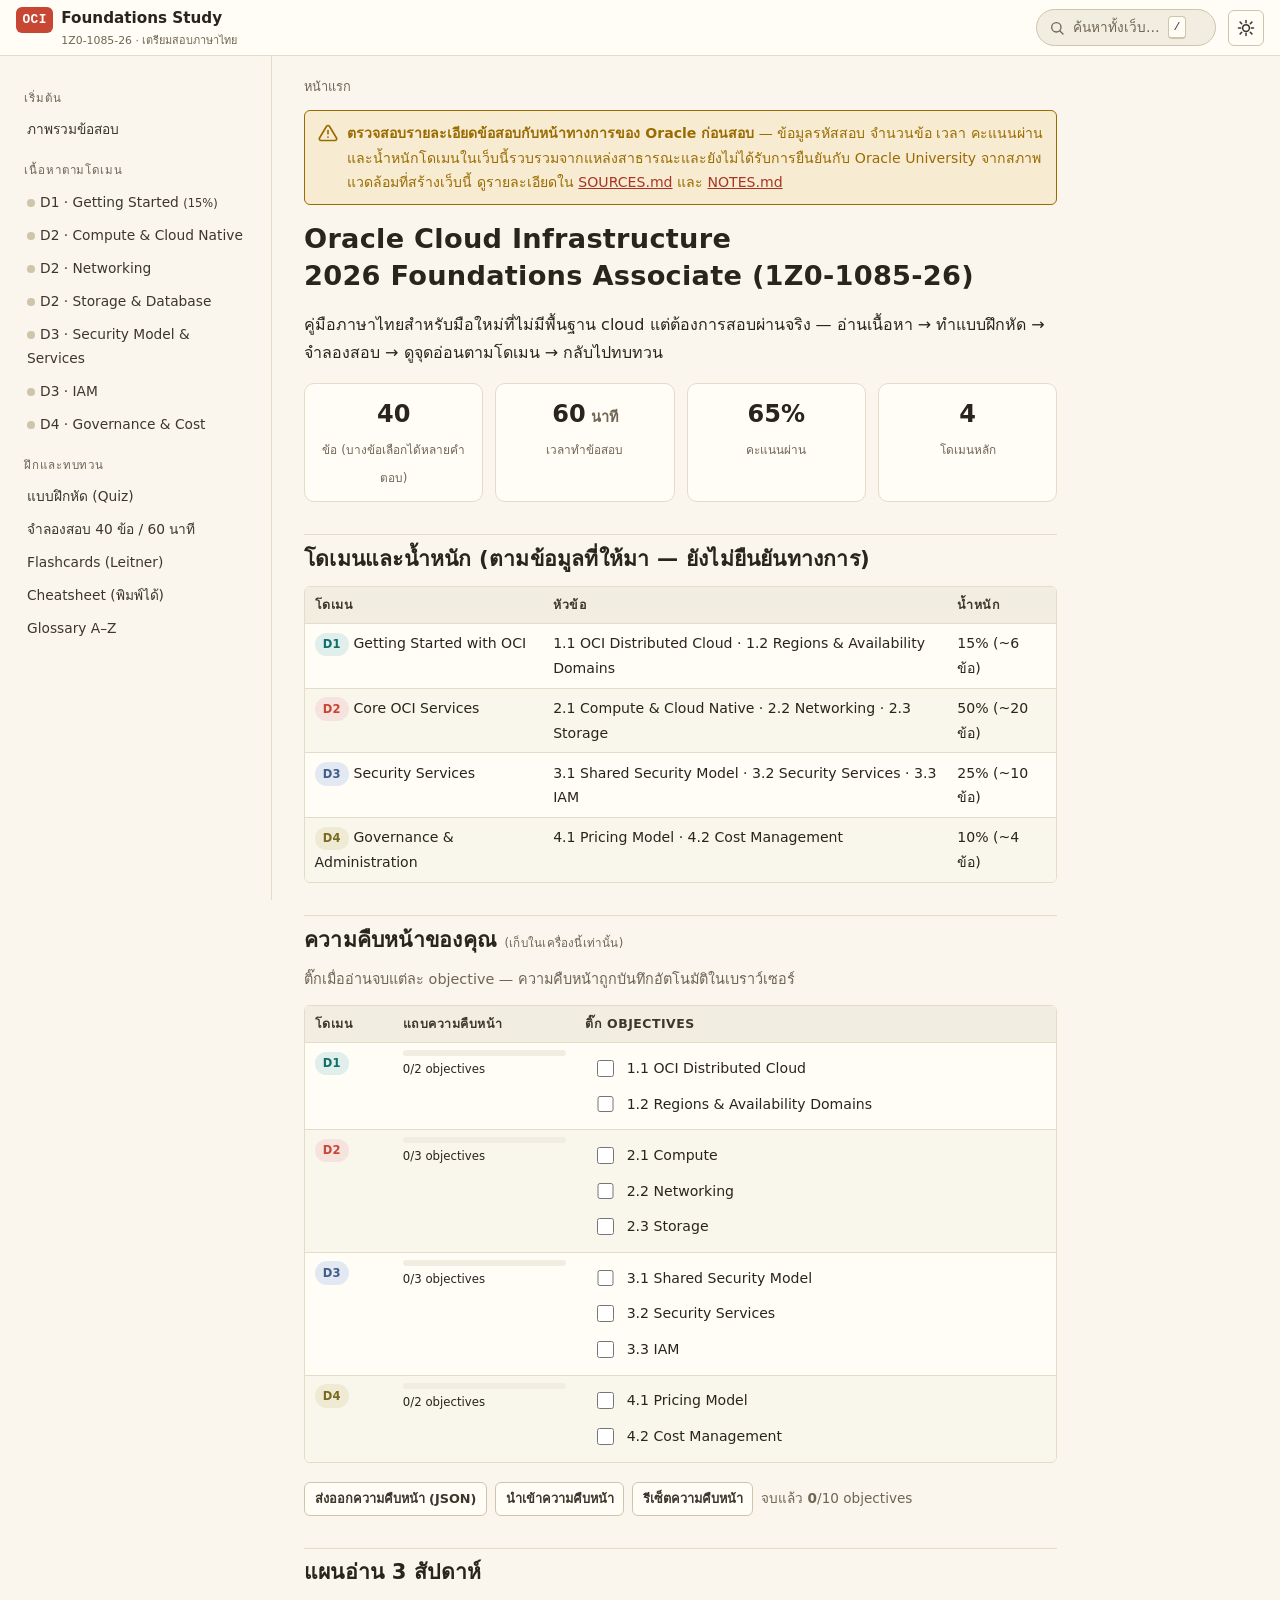
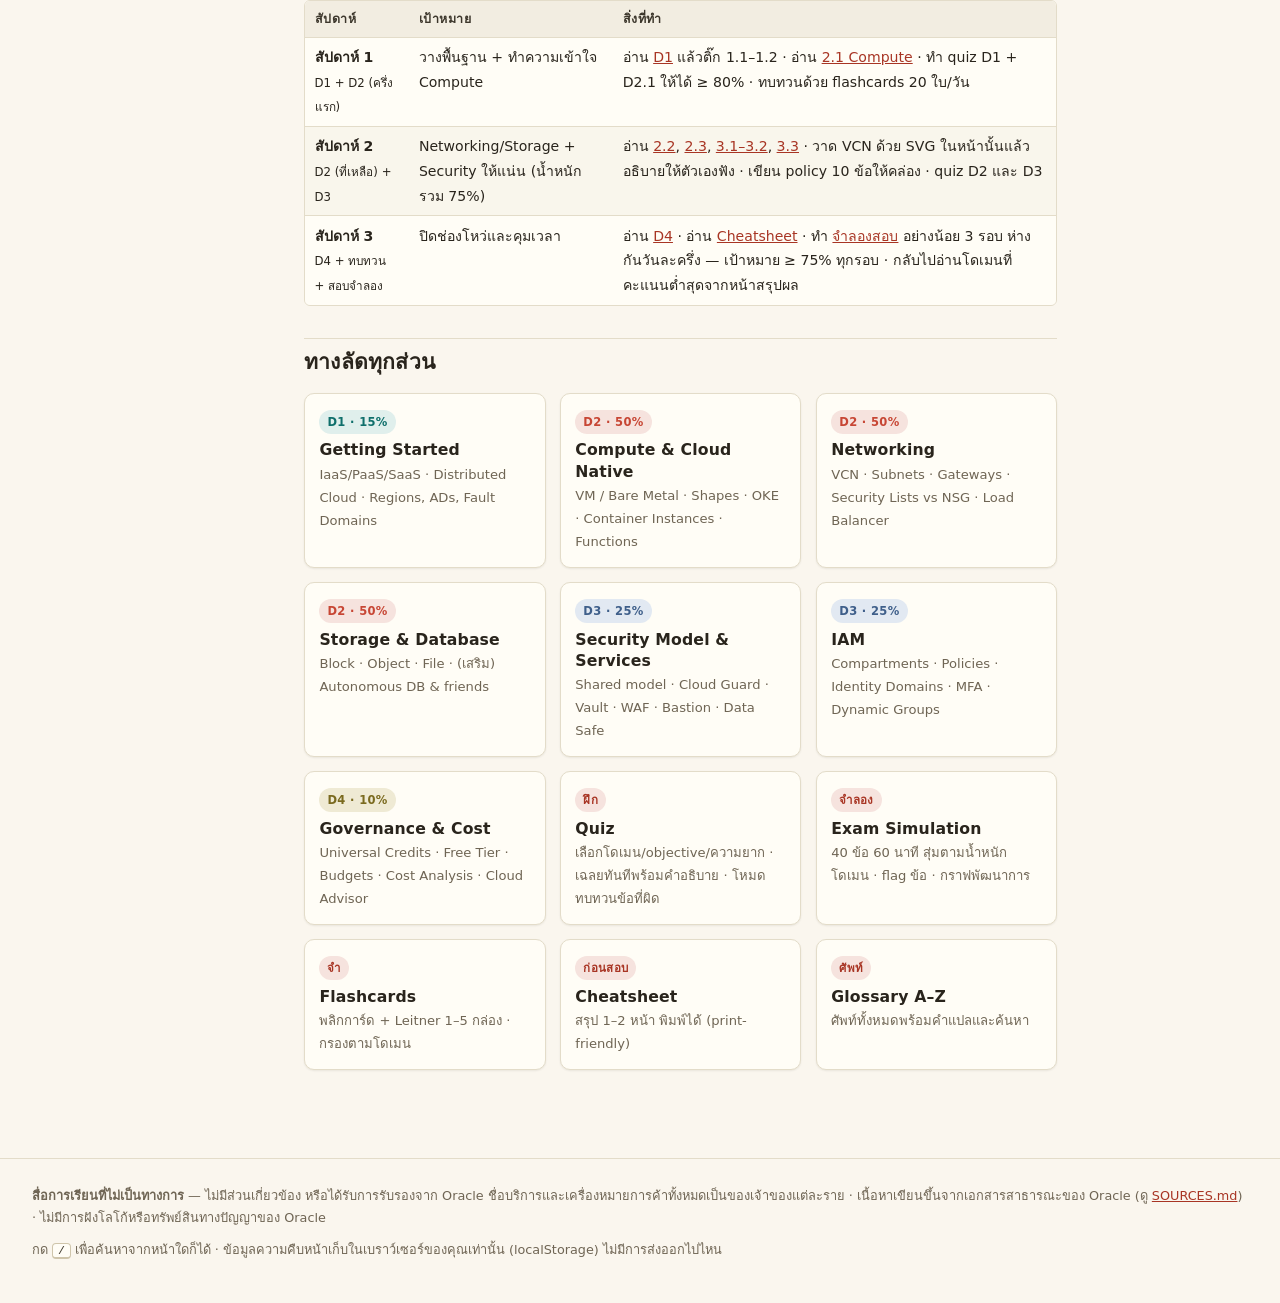
==== commit 8817a483: "feat: add root hub index.html and .nojekyll for GitHub Pages" ====
--- a/index.html
+++ b/index.html
@@ -1,197 +1,154 @@
-<!doctype html>
+<!DOCTYPE html>
 <html lang="th">
 <head>
-<meta charset="utf-8">
-<meta name="viewport" content="width=device-width, initial-scale=1">
-<title>OCI Foundations Study — 1Z0-1085-26 (1Z0-1085) | เตรียมสอบภาษาไทย</title>
-<meta name="description" content="คู่มือเตรียมสอบ Oracle Cloud Infrastructure 2026 Foundations Associate (1Z0-1085-26) ภาษาไทย ครบวงจร: อ่านเนื้อหา ทำแบบฝึกหัด จำลองสอบ ดูจุดอ่อนตามโดเมน">
-<link rel="stylesheet" href="assets/css/style.css">
+  <meta charset="UTF-8">
+  <meta name="viewport" content="width=device-width, initial-scale=1.0">
+  <title>OCI Foundations Study (1Z0-1085-26) | เตรียมสอบ Oracle Cloud</title>
+  <meta http-equiv="refresh" content="0; url=oci-foundations-study/">
+  <link rel="canonical" href="oci-foundations-study/">
+  <style>
+    :root {
+      --bg: #0f172a;
+      --card-bg: #1e293b;
+      --text: #f8fafc;
+      --muted: #94a3b8;
+      --accent: #38bdf8;
+      --oracle-red: #c74634;
+      --border: #334155;
+    }
+    * { box-sizing: border-box; margin: 0; padding: 0; }
+    body {
+      font-family: -apple-system, BlinkMacSystemFont, "Segoe UI", Roboto, "Sarabun", "Noto Sans Thai", sans-serif;
+      background: var(--bg);
+      color: var(--text);
+      min-height: 100vh;
+      display: flex;
+      flex-direction: column;
+      align-items: center;
+      justify-content: center;
+      padding: 1.5rem;
+      text-align: center;
+    }
+    .container {
+      max-width: 680px;
+      width: 100%;
+      background: var(--card-bg);
+      border: 1px solid var(--border);
+      border-radius: 16px;
+      padding: 2.5rem 2rem;
+      box-shadow: 0 20px 40px rgba(0,0,0,0.4);
+    }
+    .badge {
+      display: inline-block;
+      background: rgba(199, 70, 52, 0.2);
+      color: #f87171;
+      border: 1px solid rgba(199, 70, 52, 0.4);
+      padding: 0.35rem 0.85rem;
+      border-radius: 9999px;
+      font-size: 0.85rem;
+      font-weight: 600;
+      margin-bottom: 1rem;
+    }
+    h1 {
+      font-size: 1.85rem;
+      font-weight: 700;
+      margin-bottom: 0.5rem;
+      line-height: 1.3;
+    }
+    p.desc {
+      color: var(--muted);
+      font-size: 0.95rem;
+      margin-bottom: 2rem;
+      line-height: 1.6;
+    }
+    .options {
+      display: grid;
+      gap: 1rem;
+      margin-bottom: 1.5rem;
+      text-align: left;
+    }
+    .card-link {
+      display: flex;
+      align-items: center;
+      gap: 1rem;
+      padding: 1.15rem 1.25rem;
+      background: #0f172a;
+      border: 1px solid var(--border);
+      border-radius: 12px;
+      color: var(--text);
+      text-decoration: none;
+      transition: all 0.2s ease;
+    }
+    .card-link:hover {
+      border-color: var(--accent);
+      transform: translateY(-2px);
+      box-shadow: 0 4px 12px rgba(56, 189, 248, 0.15);
+    }
+    .card-icon {
+      font-size: 1.75rem;
+      flex-shrink: 0;
+    }
+    .card-title {
+      font-weight: 600;
+      font-size: 1.05rem;
+      color: #fff;
+    }
+    .card-sub {
+      font-size: 0.82rem;
+      color: var(--muted);
+      margin-top: 0.15rem;
+    }
+    .redirect-note {
+      font-size: 0.82rem;
+      color: var(--muted);
+    }
+    .redirect-note a {
+      color: var(--accent);
+      text-decoration: none;
+    }
+    .redirect-note a:hover {
+      text-decoration: underline;
+    }
+  </style>
+  <script>
+    window.location.replace("oci-foundations-study/");
+  </script>
 </head>
 <body>
-<header class="topbar">
-  <button class="icon-btn menu-btn" data-drawer-toggle aria-label="เปิด/ปิดสารบัญ">
-    <svg width="18" height="18" viewBox="0 0 24 24" fill="none" stroke="currentColor" stroke-width="2" stroke-linecap="round" aria-hidden="true"><line x1="4" y1="7" x2="20" y2="7"/><line x1="4" y1="12" x2="20" y2="12"/><line x1="4" y1="17" x2="20" y2="17"/></svg>
-  </button>
-  <a class="brand" href="index.html"><span class="brand-mark">OCI</span><span class="brand-name">Foundations Study<small>1Z0-1085-26 · เตรียมสอบภาษาไทย</small></span></a>
-  <button class="search-btn" data-search-open aria-label="เปิดค้นหา">
-    <svg width="16" height="16" viewBox="0 0 24 24" fill="none" stroke="currentColor" stroke-width="2" stroke-linecap="round" aria-hidden="true"><circle cx="11" cy="11" r="7"/><line x1="21" y1="21" x2="16.5" y2="16.5"/></svg>
-    <span class="search-label">ค้นหาทั้งเว็บ…</span><kbd>/</kbd>
-  </button>
-  <button class="icon-btn" data-theme-toggle aria-label="สลับโหมดสว่าง/มืด/ตามระบบ">
-    <svg width="18" height="18" viewBox="0 0 24 24" fill="none" stroke="currentColor" stroke-width="2" stroke-linecap="round" stroke-linejoin="round" aria-hidden="true"><circle cx="12" cy="12" r="4.5"/><path d="M12 2v3M12 19v3M2 12h3M19 12h3M4.2 4.2l2.1 2.1M17.7 17.7l2.1 2.1M4.2 19.8l2.1-2.1M17.7 6.3l2.1-2.1"/></svg>
-  </button>
-</header>
-<div class="drawer-backdrop" aria-hidden="true"></div>
+  <div class="container">
+    <span class="badge">Oracle Cloud Infrastructure 2026</span>
+    <h1>OCI Foundations Study Hub</h1>
+    <p class="desc">คลังความรู้ คู่มือเตรียมสอบ และแบบทดสอบจำลอง 1Z0-1085-26 ภาษาไทย</p>
 
-<div class="layout">
-<aside class="sidebar" aria-label="สารบัญเว็บไซต์">
-  <nav>
-    <div class="toc-title">เริ่มต้น</div>
-    <ol>
-      <li><a href="index.html" aria-current="page">ภาพรวมข้อสอบ</a></li>
-    </ol>
-    <div class="toc-title">เนื้อหาตามโดเมน</div>
-    <ol>
-      <li><a href="d1-getting-started.html" data-objective-link="1.1"><span class="obj-dot"></span>D1 · Getting Started <small>(15%)</small></a></li>
-      <li><a href="d2a-compute-cloud-native.html" data-objective-link="2.1"><span class="obj-dot"></span>D2 · Compute &amp; Cloud Native</a></li>
-      <li><a href="d2b-networking.html" data-objective-link="2.2"><span class="obj-dot"></span>D2 · Networking</a></li>
-      <li><a href="d2c-storage-database.html" data-objective-link="2.3"><span class="obj-dot"></span>D2 · Storage &amp; Database</a></li>
-      <li><a href="d3a-shared-security-services.html" data-objective-link="3.2"><span class="obj-dot"></span>D3 · Security Model &amp; Services</a></li>
-      <li><a href="d3b-iam.html" data-objective-link="3.3"><span class="obj-dot"></span>D3 · IAM</a></li>
-      <li><a href="d4-governance-cost.html" data-objective-link="4.1"><span class="obj-dot"></span>D4 · Governance &amp; Cost</a></li>
-    </ol>
-    <div class="toc-title">ฝึกและทบทวน</div>
-    <ol>
-      <li><a href="quiz.html">แบบฝึกหัด (Quiz)</a></li>
-      <li><a href="exam.html">จำลองสอบ 40 ข้อ / 60 นาที</a></li>
-      <li><a href="flashcards.html">Flashcards (Leitner)</a></li>
-      <li><a href="cheatsheet.html">Cheatsheet (พิมพ์ได้)</a></li>
-      <li><a href="glossary.html">Glossary A–Z</a></li>
-    </ol>
-  </nav>
-</aside>
+    <div class="options">
+      <a class="card-link" href="oci-foundations-study/">
+        <div class="card-icon">📖</div>
+        <div>
+          <div class="card-title">คู่มือติวสอบฉบับเต็ม (Study Guide & Interactive)</div>
+          <div class="card-sub">เนื้อหาครบ 5 Domains, Flashcards 200 ใบ, Quiz 150 ข้อ, จำลองสอบ</div>
+        </div>
+      </a>
 
-<main class="content">
-  <article class="article">
-    <nav class="breadcrumb" aria-label="breadcrumb">หน้าแรก</nav>
+      <a class="card-link" href="mock_exam/">
+        <div class="card-icon">📝</div>
+        <div>
+          <div class="card-title">ระบบจำลองการสอบ (Mock Exam Simulator)</div>
+          <div class="card-sub">คลังข้อสอบมาตรฐาน จับเวลาจริง วิเคราะห์ผลและจุดอ่อนตามโดเมน</div>
+        </div>
+      </a>
 
-    <div class="banner-warn" role="alert">
-      <svg width="20" height="20" viewBox="0 0 24 24" fill="none" stroke="currentColor" stroke-width="2" stroke-linecap="round" aria-hidden="true" style="flex:0 0 auto;margin-top:.1rem"><path d="M10.3 3.9 1.8 18a2 2 0 0 0 1.7 3h17a2 2 0 0 0 1.7-3L13.7 3.9a2 2 0 0 0-3.4 0z"/><line x1="12" y1="9" x2="12" y2="13"/><line x1="12" y1="17" x2="12.01" y2="17"/></svg>
-      <span><strong>ตรวจสอบรายละเอียดข้อสอบกับหน้าทางการของ Oracle ก่อนสอบ</strong> — ข้อมูลรหัสสอบ จำนวนข้อ เวลา คะแนนผ่าน และน้ำหนักโดเมนในเว็บนี้รวบรวมจากแหล่งสาธารณะและยังไม่ได้รับการยืนยันกับ Oracle University จากสภาพแวดล้อมที่สร้างเว็บนี้ ดูรายละเอียดใน <a href="SOURCES.md">SOURCES.md</a> และ <a href="NOTES.md">NOTES.md</a></span>
+      <a class="card-link" href="mock_exam/oci_1z0-1085-26_cheat_sheet.html">
+        <div class="card-icon">⚡</div>
+        <div>
+          <div class="card-title">Cheat Sheet สรุปย่อก่อนเข้าสอบ</div>
+          <div class="card-sub">สรุปประเด็นสำคัญ นิยาม และคีย์เวิร์ดที่มักออกสอบบ่อย</div>
+        </div>
+      </a>
     </div>
 
-    <h1>Oracle Cloud Infrastructure <br>2026 Foundations Associate (1Z0-1085-26)</h1>
-    <p>คู่มือภาษาไทยสำหรับมือใหม่ที่ไม่มีพื้นฐาน cloud แต่ต้องการสอบผ่านจริง — อ่านเนื้อหา → ทำแบบฝึกหัด → จำลองสอบ → ดูจุดอ่อนตามโดเมน → กลับไปทบทวน</p>
-
-    <div class="stat-row" aria-label="ข้อมูลข้อสอบ">
-      <div class="stat"><b>40</b><span>ข้อ (บางข้อเลือกได้หลายคำตอบ)</span></div>
-      <div class="stat"><b>60<span style="font-size:.6em"> นาที</span></b><span>เวลาทำข้อสอบ</span></div>
-      <div class="stat"><b>65%</b><span>คะแนนผ่าน</span></div>
-      <div class="stat"><b>4</b><span>โดเมนหลัก</span></div>
-    </div>
-
-    <h2 id="domains">โดเมนและน้ำหนัก (ตามข้อมูลที่ให้มา — ยังไม่ยืนยันทางการ)</h2>
-    <div class="table-wrap">
-      <table>
-        <thead><tr><th>โดเมน</th><th>หัวข้อ</th><th>น้ำหนัก</th></tr></thead>
-        <tbody>
-          <tr><td><span class="badge badge-d1">D1</span> Getting Started with OCI</td><td>1.1 OCI Distributed Cloud · 1.2 Regions &amp; Availability Domains</td><td>15% (~6 ข้อ)</td></tr>
-          <tr><td><span class="badge badge-d2">D2</span> Core OCI Services</td><td>2.1 Compute &amp; Cloud Native · 2.2 Networking · 2.3 Storage</td><td>50% (~20 ข้อ)</td></tr>
-          <tr><td><span class="badge badge-d3">D3</span> Security Services</td><td>3.1 Shared Security Model · 3.2 Security Services · 3.3 IAM</td><td>25% (~10 ข้อ)</td></tr>
-          <tr><td><span class="badge badge-d4">D4</span> Governance &amp; Administration</td><td>4.1 Pricing Model · 4.2 Cost Management</td><td>10% (~4 ข้อ)</td></tr>
-        </tbody>
-      </table>
-    </div>
-
-    <h2 id="progress">ความคืบหน้าของคุณ <span style="font-size:.55em;color:var(--muted);font-weight:400">(เก็บในเครื่องนี้เท่านั้น)</span></h2>
-    <p style="margin:.2rem 0 .6rem;font-size:.9rem;color:var(--muted)">ติ๊กเมื่ออ่านจบแต่ละ objective — ความคืบหน้าถูกบันทึกอัตโนมัติในเบราว์เซอร์</p>
-
-    <div class="table-wrap" aria-label="ความคืบหน้าตามโดเมน">
-      <table>
-        <thead><tr><th>โดเมน</th><th>แถบความคืบหน้า</th><th>ติ๊ก objectives</th></tr></thead>
-        <tbody>
-          <tr data-progress-block>
-            <td><span class="badge badge-d1">D1</span></td>
-            <td><div class="domain-strip strip-d1" aria-hidden="true"><span data-progress-for="1" data-total="2"></span></div><small data-progress-label>0/2 objectives</small></td>
-            <td>
-              <label class="objective-check"><input type="checkbox" data-objective-id="1.1"> 1.1 OCI Distributed Cloud</label>
-              <label class="objective-check"><input type="checkbox" data-objective-id="1.2"> 1.2 Regions &amp; Availability Domains</label>
-            </td>
-          </tr>
-          <tr data-progress-block>
-            <td><span class="badge badge-d2">D2</span></td>
-            <td><div class="domain-strip strip-d2" aria-hidden="true"><span data-progress-for="2" data-total="3"></span></div><small data-progress-label>0/3 objectives</small></td>
-            <td>
-              <label class="objective-check"><input type="checkbox" data-objective-id="2.1"> 2.1 Compute</label>
-              <label class="objective-check"><input type="checkbox" data-objective-id="2.2"> 2.2 Networking</label>
-              <label class="objective-check"><input type="checkbox" data-objective-id="2.3"> 2.3 Storage</label>
-            </td>
-          </tr>
-          <tr data-progress-block>
-            <td><span class="badge badge-d3">D3</span></td>
-            <td><div class="domain-strip strip-d3" aria-hidden="true"><span data-progress-for="3" data-total="3"></span></div><small data-progress-label>0/3 objectives</small></td>
-            <td>
-              <label class="objective-check"><input type="checkbox" data-objective-id="3.1"> 3.1 Shared Security Model</label>
-              <label class="objective-check"><input type="checkbox" data-objective-id="3.2"> 3.2 Security Services</label>
-              <label class="objective-check"><input type="checkbox" data-objective-id="3.3"> 3.3 IAM</label>
-            </td>
-          </tr>
-          <tr data-progress-block>
-            <td><span class="badge badge-d4">D4</span></td>
-            <td><div class="domain-strip strip-d4" aria-hidden="true"><span data-progress-for="4" data-total="2"></span></div><small data-progress-label>0/2 objectives</small></td>
-            <td>
-              <label class="objective-check"><input type="checkbox" data-objective-id="4.1"> 4.1 Pricing Model</label>
-              <label class="objective-check"><input type="checkbox" data-objective-id="4.2"> 4.2 Cost Management</label>
-            </td>
-          </tr>
-        </tbody>
-      </table>
-    </div>
-
-    <div class="no-print" style="display:flex;gap:.5rem;flex-wrap:wrap;margin:.5rem 0 1.5rem">
-      <button class="btn btn-sm" id="export-progress" type="button">ส่งออกความคืบหน้า (JSON)</button>
-      <button class="btn btn-sm" id="import-progress-trigger" type="button">นำเข้าความคืบหน้า</button>
-      <input type="file" id="import-progress-file" accept="application/json,.json" hidden>
-      <button class="btn btn-sm" id="reset-progress" type="button">รีเซ็ตความคืบหน้า</button>
-      <span style="align-self:center;font-size:.85rem;color:var(--muted)">จบแล้ว <b data-progress-total>0</b>/10 objectives</span>
-    </div>
-
-    <h2 id="study-plan">แผนอ่าน 3 สัปดาห์</h2>
-    <div class="table-wrap">
-      <table>
-        <thead><tr><th>สัปดาห์</th><th>เป้าหมาย</th><th>สิ่งที่ทำ</th></tr></thead>
-        <tbody>
-          <tr>
-            <td><b>สัปดาห์ 1</b><br><small>D1 + D2 (ครึ่งแรก)</small></td>
-            <td>วางพื้นฐาน + ทำความเข้าใจ Compute</td>
-            <td>อ่าน <a href="d1-getting-started.html">D1</a> แล้วติ๊ก 1.1–1.2 · อ่าน <a href="d2a-compute-cloud-native.html">2.1 Compute</a> · ทำ quiz D1 + D2.1 ให้ได้ ≥ 80% · ทบทวนด้วย flashcards 20 ใบ/วัน</td>
-          </tr>
-          <tr>
-            <td><b>สัปดาห์ 2</b><br><small>D2 (ที่เหลือ) + D3</small></td>
-            <td>Networking/Storage + Security ให้แน่น (น้ำหนักรวม 75%)</td>
-            <td>อ่าน <a href="d2b-networking.html">2.2</a>, <a href="d2c-storage-database.html">2.3</a>, <a href="d3a-shared-security-services.html">3.1–3.2</a>, <a href="d3b-iam.html">3.3</a> · วาด VCN ด้วย SVG ในหน้านั้นแล้วอธิบายให้ตัวเองฟัง · เขียน policy 10 ข้อให้คล่อง · quiz D2 และ D3</td>
-          </tr>
-          <tr>
-            <td><b>สัปดาห์ 3</b><br><small>D4 + ทบทวน + สอบจำลอง</small></td>
-            <td>ปิดช่องโหว่และคุมเวลา</td>
-            <td>อ่าน <a href="d4-governance-cost.html">D4</a> · อ่าน <a href="cheatsheet.html">Cheatsheet</a> · ทำ <a href="exam.html">จำลองสอบ</a> อย่างน้อย 3 รอบ ห่างกันวันละครึ่ง — เป้าหมาย ≥ 75% ทุกรอบ · กลับไปอ่านโดเมนที่คะแนนต่ำสุดจากหน้าสรุปผล</td>
-          </tr>
-        </tbody>
-      </table>
-    </div>
-
-    <h2 id="shortcuts">ทางลัดทุกส่วน</h2>
-    <div class="card-grid">
-      <a class="card" href="d1-getting-started.html"><span class="badge badge-d1">D1 · 15%</span><h3>Getting Started</h3><p>IaaS/PaaS/SaaS · Distributed Cloud · Regions, ADs, Fault Domains</p></a>
-      <a class="card" href="d2a-compute-cloud-native.html"><span class="badge badge-d2">D2 · 50%</span><h3>Compute &amp; Cloud Native</h3><p>VM / Bare Metal · Shapes · OKE · Container Instances · Functions</p></a>
-      <a class="card" href="d2b-networking.html"><span class="badge badge-d2">D2 · 50%</span><h3>Networking</h3><p>VCN · Subnets · Gateways · Security Lists vs NSG · Load Balancer</p></a>
-      <a class="card" href="d2c-storage-database.html"><span class="badge badge-d2">D2 · 50%</span><h3>Storage &amp; Database</h3><p>Block · Object · File · (เสริม) Autonomous DB &amp; friends</p></a>
-      <a class="card" href="d3a-shared-security-services.html"><span class="badge badge-d3">D3 · 25%</span><h3>Security Model &amp; Services</h3><p>Shared model · Cloud Guard · Vault · WAF · Bastion · Data Safe</p></a>
-      <a class="card" href="d3b-iam.html"><span class="badge badge-d3">D3 · 25%</span><h3>IAM</h3><p>Compartments · Policies · Identity Domains · MFA · Dynamic Groups</p></a>
-      <a class="card" href="d4-governance-cost.html"><span class="badge badge-d4">D4 · 10%</span><h3>Governance &amp; Cost</h3><p>Universal Credits · Free Tier · Budgets · Cost Analysis · Cloud Advisor</p></a>
-      <a class="card" href="quiz.html"><span class="badge" style="background:var(--accent-soft);color:var(--accent-strong)">ฝึก</span><h3>Quiz</h3><p>เลือกโดเมน/objective/ความยาก · เฉลยทันทีพร้อมคำอธิบาย · โหมดทบทวนข้อที่ผิด</p></a>
-      <a class="card" href="exam.html"><span class="badge" style="background:var(--accent-soft);color:var(--accent-strong)">จำลอง</span><h3>Exam Simulation</h3><p>40 ข้อ 60 นาที สุ่มตามน้ำหนักโดเมน · flag ข้อ · กราฟพัฒนาการ</p></a>
-      <a class="card" href="flashcards.html"><span class="badge" style="background:var(--accent-soft);color:var(--accent-strong)">จำ</span><h3>Flashcards</h3><p>พลิกการ์ด + Leitner 1–5 กล่อง · กรองตามโดเมน</p></a>
-      <a class="card" href="cheatsheet.html"><span class="badge" style="background:var(--accent-soft);color:var(--accent-strong)">ก่อนสอบ</span><h3>Cheatsheet</h3><p>สรุป 1–2 หน้า พิมพ์ได้ (print-friendly)</p></a>
-      <a class="card" href="glossary.html"><span class="badge" style="background:var(--accent-soft);color:var(--accent-strong)">ศัพท์</span><h3>Glossary A–Z</h3><p>ศัพท์ทั้งหมดพร้อมคำแปลและค้นหา</p></a>
-    </div>
-  </article>
-</main>
-</div>
-
-<footer class="footer">
-  <p><strong>สื่อการเรียนที่ไม่เป็นทางการ</strong> — ไม่มีส่วนเกี่ยวข้อง หรือได้รับการรับรองจาก Oracle ชื่อบริการและเครื่องหมายการค้าทั้งหมดเป็นของเจ้าของแต่ละราย · เนื้อหาเขียนขึ้นจากเอกสารสาธารณะของ Oracle (ดู <a href="SOURCES.md">SOURCES.md</a>) · ไม่มีการฝังโลโก้หรือทรัพย์สินทางปัญญาของ Oracle</p>
-  <p>กด <kbd class="kbd">/</kbd> เพื่อค้นหาจากหน้าใดก็ได้ · ข้อมูลความคืบหน้าเก็บในเบราว์เซอร์ของคุณเท่านั้น (localStorage) ไม่มีการส่งออกไปไหน</p>
-</footer>
-
-<div class="search-overlay" id="search-overlay" role="dialog" aria-modal="true" aria-label="ค้นหาทั้งเว็บ">
-  <div class="search-panel">
-    <input type="search" placeholder="ค้นหาหัวข้อ บริการ หรือศัพท์… (กด Esc เพื่อปิด)" aria-label="คำค้นหา" autocomplete="off">
-    <div class="search-results" role="listbox" aria-label="ผลการค้นหา"></div>
+    <p class="redirect-note">
+      กำลังนำทางไปยัง <a href="oci-foundations-study/">หน้าหลักคู่มือติวสอบ</a> อัตโนมัติ...
+    </p>
   </div>
-</div>
-
-<script src="assets/js/search-index.js"></script>
-<script src="assets/js/app.js"></script>
 </body>
-</html>
+</html>
